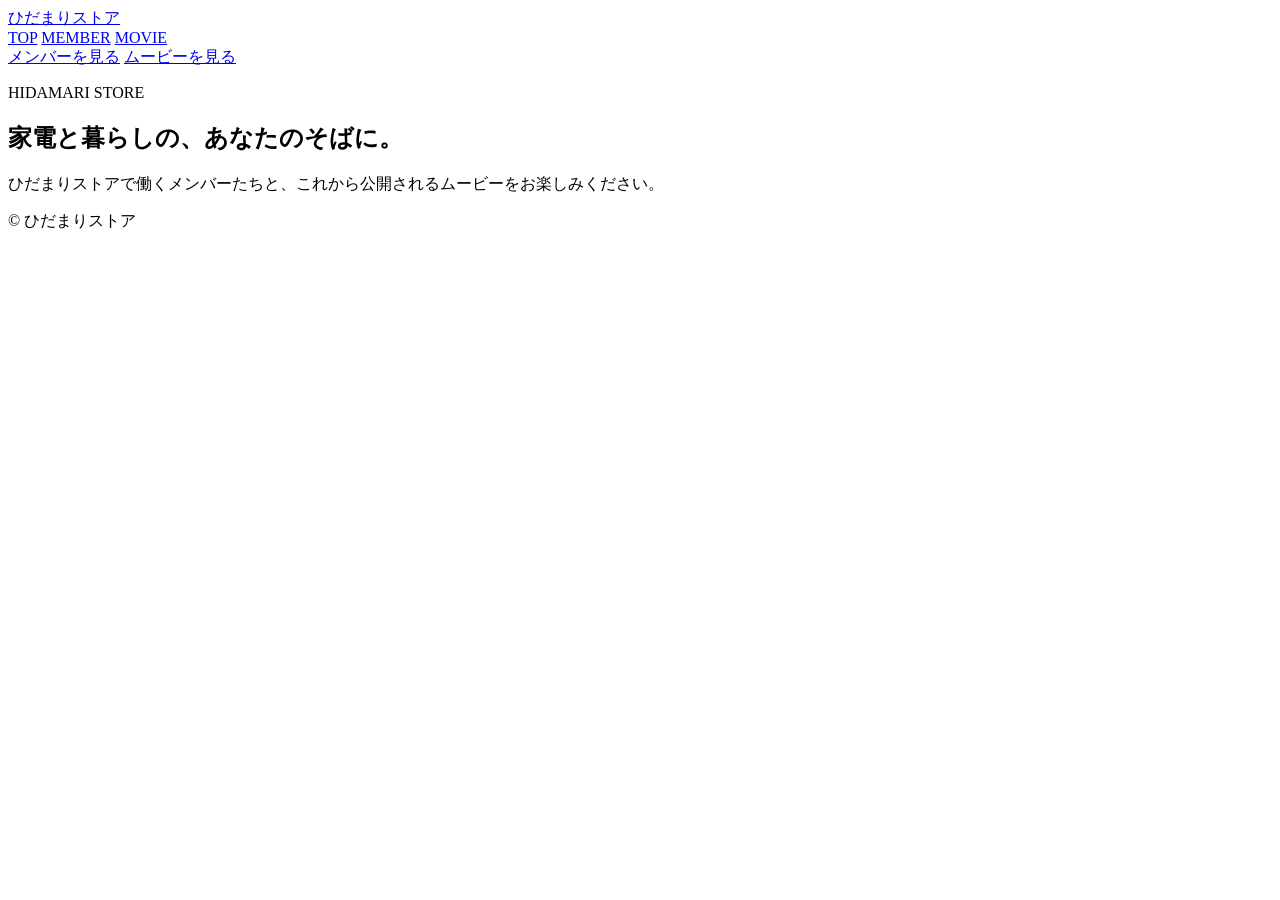
==== index.html @ d4e8c0ee "Add Phase 1 top page" ====
<!doctype html>
<html lang="ja">
<head>
  <meta charset="utf-8">
  <meta name="viewport" content="width=device-width,initial-scale=1">
  <title>ひだまりストア</title>
  <link rel="stylesheet" href="assets/css/style.css">
</head>
<body>
  <header class="site-header">
    <a class="brand" href="index.html">ひだまりストア</a>
    <nav class="nav">
      <a href="index.html">TOP</a>
      <a href="member/">MEMBER</a>
      <a href="movie/">MOVIE</a>
    </nav>
  </header>

  <main>
    <section class="hero" aria-label="ひだまりストア">
      <div class="hero-overlay">
        <div class="hero-actions">
          <a class="button primary" href="member/">メンバーを見る</a>
          <a class="button secondary" href="movie/">ムービーを見る</a>
        </div>
      </div>
    </section>

    <section class="intro section">
      <p class="eyebrow">HIDAMARI STORE</p>
      <h1>家電と暮らしの、あなたのそばに。</h1>
      <p>ひだまりストアで働くメンバーたちと、これから公開されるムービーをお楽しみください。</p>
    </section>
  </main>

  <footer class="site-footer">© ひだまりストア</footer>
</body>
</html>
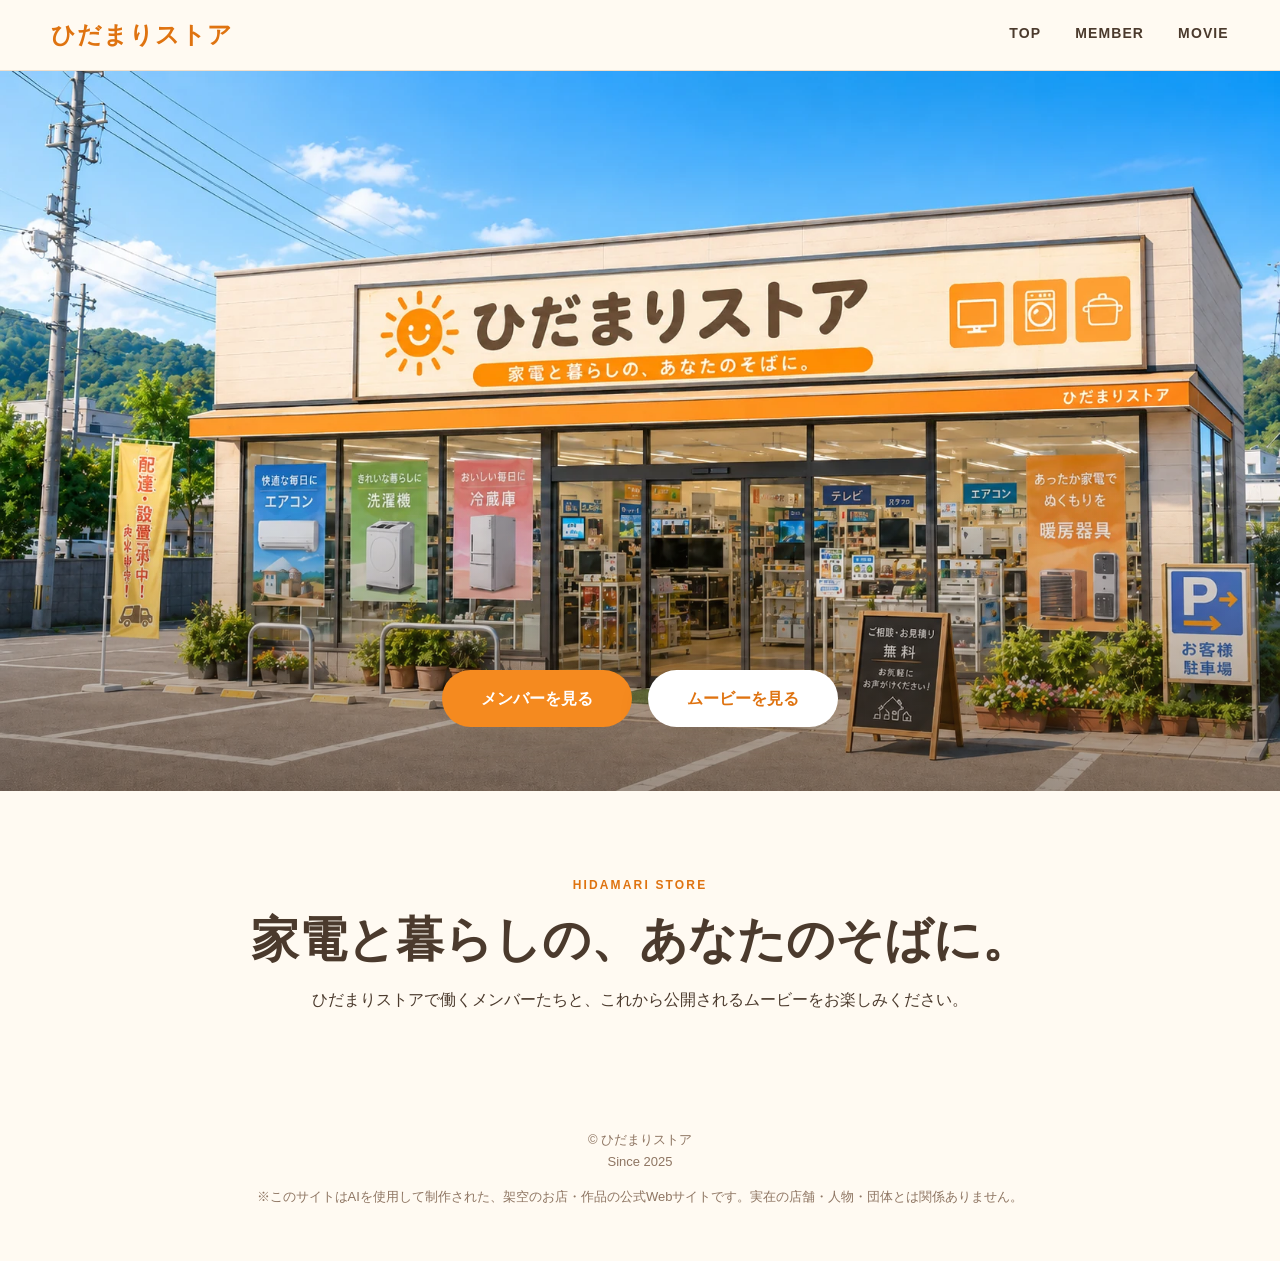
==== commit aa2b90fc: "Update footer with Since 2025 and AI fiction notice" ====
--- a/index.html
+++ b/index.html
@@ -33,6 +33,10 @@
     </section>
   </main>
 
-  <footer class="site-footer">© ひだまりストア</footer>
+  <footer class="site-footer">
+    <div>© ひだまりストア</div>
+    <div>Since 2025</div>
+    <p class="site-disclaimer">※このサイトはAIを使用して制作された、架空のお店・作品の公式Webサイトです。実在の店舗・人物・団体とは関係ありません。</p>
+  </footer>
 </body>
 </html>
--- a/assets/css/style.css
+++ b/assets/css/style.css
@@ -0,0 +1,4 @@
+:root{--orange:#f58a1f;--orange-deep:#df7310;--cream:#fffaf2;--ink:#4b3a2d;--line:#f0dfcc;--white:#fff;--shadow:0 14px 34px rgba(78,54,32,.12)}
+*{box-sizing:border-box}html{scroll-behavior:smooth}body{margin:0;font-family:"Noto Sans JP","Yu Gothic",Meiryo,sans-serif;color:var(--ink);background:var(--cream);line-height:1.7}a{color:inherit;text-decoration:none}.site-header{position:sticky;top:0;z-index:20;display:flex;align-items:center;justify-content:space-between;gap:24px;padding:14px clamp(18px,4vw,56px);background:rgba(255,250,242,.94);backdrop-filter:blur(12px);border-bottom:1px solid var(--line)}.brand{font-weight:900;letter-spacing:.04em;color:var(--orange-deep);font-size:clamp(18px,2vw,24px)}.nav{display:flex;gap:clamp(14px,3vw,34px);font-weight:800;font-size:14px;letter-spacing:.08em}.nav a{padding:8px 0;border-bottom:2px solid transparent}.nav a:hover,.nav a[aria-current="page"]{color:var(--orange-deep);border-color:var(--orange)}.hero{min-height:min(68vw,720px);background-image:url('../images/top_hero.webp'),linear-gradient(135deg,#ffd49a 0%,#ff9d37 45%,#f57f17 100%);background-position:center 47%,center;background-size:cover,cover;background-repeat:no-repeat;display:grid;align-items:end}.hero-overlay{min-height:inherit;display:grid;align-items:end;padding:clamp(26px,5vw,64px);background:linear-gradient(to top,rgba(55,34,14,.48),transparent 42%)}.hero-actions{display:flex;justify-content:center;gap:16px;flex-wrap:wrap}.button{display:inline-flex;align-items:center;justify-content:center;min-width:190px;padding:15px 28px;border-radius:999px;font-weight:900;box-shadow:var(--shadow);transition:.2s transform,.2s box-shadow}.button:hover{transform:translateY(-2px);box-shadow:0 18px 38px rgba(78,54,32,.2)}.button.primary{background:var(--orange);color:#fff}.button.secondary{background:#fff;color:var(--orange-deep)}.section{width:min(1120px,calc(100% - 36px));margin:0 auto;padding:72px 0}.intro{text-align:center}.eyebrow{font-weight:900;color:var(--orange-deep);letter-spacing:.18em;font-size:12px}.intro h1,.page-title{font-size:clamp(28px,5vw,48px);line-height:1.25;margin:.3em 0}.page-hero{text-align:center;padding:72px 18px 34px;background:linear-gradient(180deg,#fff 0%,var(--cream) 100%)}.page-hero p{margin:8px auto;max-width:720px}.member-grid{width:min(1180px,calc(100% - 32px));margin:0 auto;padding:24px 0 80px;display:grid;grid-template-columns:repeat(3,minmax(0,1fr));gap:22px}.member-card{position:relative;overflow:hidden;background:#fff;border:1px solid var(--line);border-radius:24px;box-shadow:var(--shadow);min-height:460px;display:flex;flex-direction:column}.member-image{height:360px;background:linear-gradient(180deg,#fff 0%,#fff7ed 100%);display:flex;align-items:flex-end;justify-content:center;overflow:hidden}.member-image img{max-width:100%;max-height:100%;object-fit:contain;display:block}.member-copy{padding:18px 20px 22px;border-top:4px solid var(--accent,var(--orange))}.member-copy h2{font-size:21px;margin:0 0 4px}.member-copy p{margin:0;color:#7d6757;font-size:14px}.member-card.coming-soon .member-image{position:relative;background:linear-gradient(180deg,#eefaf6 0%,#dcefe8 100%)}.member-card.coming-soon .member-image::before{content:"CHARCOAL";position:absolute;inset:auto 0 28px;text-align:center;color:#79a99c;font-weight:900;letter-spacing:.16em;font-size:13px}.member-card.coming-soon .member-image img{position:relative;z-index:1}.member-card.coming-soon::after{content:"COMING SOON";position:absolute;top:18px;right:-38px;width:150px;text-align:center;background:var(--orange);color:#fff;font-size:11px;font-weight:900;letter-spacing:.1em;transform:rotate(35deg);padding:7px}.movie-shell{width:min(980px,calc(100% - 36px));margin:0 auto;padding:30px 0 80px}.movie-block{background:#fff;border:1px solid var(--line);border-radius:24px;padding:34px;margin:20px 0;box-shadow:var(--shadow)}.movie-block h2{margin:0 0 8px}.placeholder{margin-top:20px;border:2px dashed #efc89f;border-radius:18px;min-height:180px;display:grid;place-items:center;color:#9d7653;background:#fffaf5;font-weight:800;letter-spacing:.08em}.site-footer{text-align:center;padding:28px 18px 40px;color:#8e7562;font-size:13px}
+@media(max-width:860px){.member-grid{grid-template-columns:repeat(2,minmax(0,1fr))}.member-card{min-height:390px}.member-image{height:300px}}
+@media(max-width:620px){.site-header{padding:12px 16px}.brand{font-size:17px}.nav{gap:12px;font-size:12px}.hero{min-height:76vh;background-position:center,center}.hero-overlay{padding:22px 16px}.hero-actions{display:grid;grid-template-columns:1fr 1fr;gap:10px}.button{min-width:0;padding:13px 14px;font-size:14px}.section{padding:54px 0}.member-grid{grid-template-columns:1fr;gap:18px;width:min(520px,calc(100% - 26px))}.member-card{min-height:auto}.member-image{height:390px}.page-hero{padding-top:52px}}
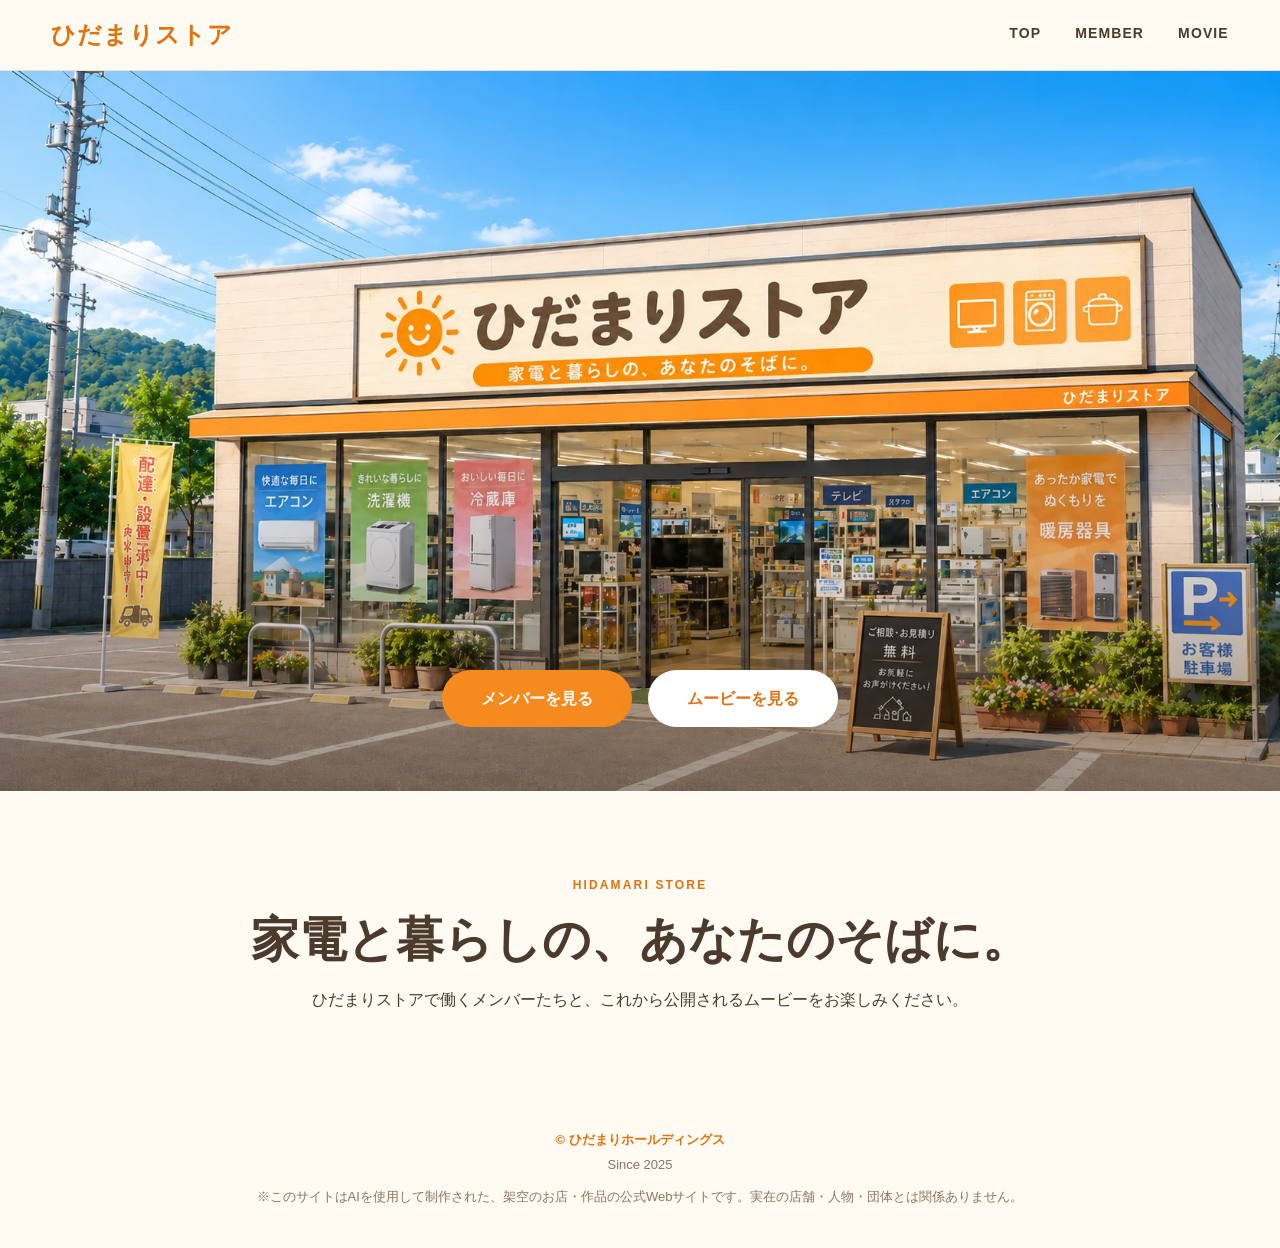
==== commit 2c0be4c0: "Link corporate footer to staff directory" ====
--- a/index.html
+++ b/index.html
@@ -34,8 +34,8 @@
   </main>
 
   <footer class="site-footer">
-    <div>© ひだまりストア</div>
-    <div>Since 2025</div>
+    <div><a class="corporate-link" href="staff/">© ひだまりホールディングス</a></div>
+    <div class="footer-sub">Since 2025</div>
     <p class="site-disclaimer">※このサイトはAIを使用して制作された、架空のお店・作品の公式Webサイトです。実在の店舗・人物・団体とは関係ありません。</p>
   </footer>
 </body>
--- a/assets/css/style.css
+++ b/assets/css/style.css
@@ -1,4 +1,4 @@
 :root{--orange:#f58a1f;--orange-deep:#df7310;--cream:#fffaf2;--ink:#4b3a2d;--line:#f0dfcc;--white:#fff;--shadow:0 14px 34px rgba(78,54,32,.12)}
-*{box-sizing:border-box}html{scroll-behavior:smooth}body{margin:0;font-family:"Noto Sans JP","Yu Gothic",Meiryo,sans-serif;color:var(--ink);background:var(--cream);line-height:1.7}a{color:inherit;text-decoration:none}.site-header{position:sticky;top:0;z-index:20;display:flex;align-items:center;justify-content:space-between;gap:24px;padding:14px clamp(18px,4vw,56px);background:rgba(255,250,242,.94);backdrop-filter:blur(12px);border-bottom:1px solid var(--line)}.brand{font-weight:900;letter-spacing:.04em;color:var(--orange-deep);font-size:clamp(18px,2vw,24px)}.nav{display:flex;gap:clamp(14px,3vw,34px);font-weight:800;font-size:14px;letter-spacing:.08em}.nav a{padding:8px 0;border-bottom:2px solid transparent}.nav a:hover,.nav a[aria-current="page"]{color:var(--orange-deep);border-color:var(--orange)}.hero{min-height:min(68vw,720px);background-image:url('../images/top_hero.webp'),linear-gradient(135deg,#ffd49a 0%,#ff9d37 45%,#f57f17 100%);background-position:center 47%,center;background-size:cover,cover;background-repeat:no-repeat;display:grid;align-items:end}.hero-overlay{min-height:inherit;display:grid;align-items:end;padding:clamp(26px,5vw,64px);background:linear-gradient(to top,rgba(55,34,14,.48),transparent 42%)}.hero-actions{display:flex;justify-content:center;gap:16px;flex-wrap:wrap}.button{display:inline-flex;align-items:center;justify-content:center;min-width:190px;padding:15px 28px;border-radius:999px;font-weight:900;box-shadow:var(--shadow);transition:.2s transform,.2s box-shadow}.button:hover{transform:translateY(-2px);box-shadow:0 18px 38px rgba(78,54,32,.2)}.button.primary{background:var(--orange);color:#fff}.button.secondary{background:#fff;color:var(--orange-deep)}.section{width:min(1120px,calc(100% - 36px));margin:0 auto;padding:72px 0}.intro{text-align:center}.eyebrow{font-weight:900;color:var(--orange-deep);letter-spacing:.18em;font-size:12px}.intro h1,.page-title{font-size:clamp(28px,5vw,48px);line-height:1.25;margin:.3em 0}.page-hero{text-align:center;padding:72px 18px 34px;background:linear-gradient(180deg,#fff 0%,var(--cream) 100%)}.page-hero p{margin:8px auto;max-width:720px}.member-grid{width:min(1180px,calc(100% - 32px));margin:0 auto;padding:24px 0 80px;display:grid;grid-template-columns:repeat(3,minmax(0,1fr));gap:22px}.member-card{position:relative;overflow:hidden;background:#fff;border:1px solid var(--line);border-radius:24px;box-shadow:var(--shadow);min-height:460px;display:flex;flex-direction:column}.member-image{height:360px;background:linear-gradient(180deg,#fff 0%,#fff7ed 100%);display:flex;align-items:flex-end;justify-content:center;overflow:hidden}.member-image img{max-width:100%;max-height:100%;object-fit:contain;display:block}.member-copy{padding:18px 20px 22px;border-top:4px solid var(--accent,var(--orange))}.member-copy h2{font-size:21px;margin:0 0 4px}.member-copy p{margin:0;color:#7d6757;font-size:14px}.member-card.coming-soon .member-image{position:relative;background:linear-gradient(180deg,#eefaf6 0%,#dcefe8 100%)}.member-card.coming-soon .member-image::before{content:"CHARCOAL";position:absolute;inset:auto 0 28px;text-align:center;color:#79a99c;font-weight:900;letter-spacing:.16em;font-size:13px}.member-card.coming-soon .member-image img{position:relative;z-index:1}.member-card.coming-soon::after{content:"COMING SOON";position:absolute;top:18px;right:-38px;width:150px;text-align:center;background:var(--orange);color:#fff;font-size:11px;font-weight:900;letter-spacing:.1em;transform:rotate(35deg);padding:7px}.movie-shell{width:min(980px,calc(100% - 36px));margin:0 auto;padding:30px 0 80px}.movie-block{background:#fff;border:1px solid var(--line);border-radius:24px;padding:34px;margin:20px 0;box-shadow:var(--shadow)}.movie-block h2{margin:0 0 8px}.placeholder{margin-top:20px;border:2px dashed #efc89f;border-radius:18px;min-height:180px;display:grid;place-items:center;color:#9d7653;background:#fffaf5;font-weight:800;letter-spacing:.08em}.site-footer{text-align:center;padding:28px 18px 40px;color:#8e7562;font-size:13px}
-@media(max-width:860px){.member-grid{grid-template-columns:repeat(2,minmax(0,1fr))}.member-card{min-height:390px}.member-image{height:300px}}
-@media(max-width:620px){.site-header{padding:12px 16px}.brand{font-size:17px}.nav{gap:12px;font-size:12px}.hero{min-height:76vh;background-position:center,center}.hero-overlay{padding:22px 16px}.hero-actions{display:grid;grid-template-columns:1fr 1fr;gap:10px}.button{min-width:0;padding:13px 14px;font-size:14px}.section{padding:54px 0}.member-grid{grid-template-columns:1fr;gap:18px;width:min(520px,calc(100% - 26px))}.member-card{min-height:auto}.member-image{height:390px}.page-hero{padding-top:52px}}
+*{box-sizing:border-box}html{scroll-behavior:smooth}body{margin:0;font-family:"Noto Sans JP","Yu Gothic",Meiryo,sans-serif;color:var(--ink);background:var(--cream);line-height:1.7}a{color:inherit;text-decoration:none}.site-header{position:sticky;top:0;z-index:20;display:flex;align-items:center;justify-content:space-between;gap:24px;padding:14px clamp(18px,4vw,56px);background:rgba(255,250,242,.94);backdrop-filter:blur(12px);border-bottom:1px solid var(--line)}.brand{font-weight:900;letter-spacing:.04em;color:var(--orange-deep);font-size:clamp(18px,2vw,24px)}.nav{display:flex;gap:clamp(14px,3vw,34px);font-weight:800;font-size:14px;letter-spacing:.08em}.nav a{padding:8px 0;border-bottom:2px solid transparent}.nav a:hover,.nav a[aria-current="page"]{color:var(--orange-deep);border-color:var(--orange)}.hero{min-height:min(68vw,720px);background-image:url('../images/top_hero.webp'),linear-gradient(135deg,#ffd49a 0%,#ff9d37 45%,#f57f17 100%);background-position:center 47%,center;background-size:cover,cover;background-repeat:no-repeat;display:grid;align-items:end}.hero-overlay{min-height:inherit;display:grid;align-items:end;padding:clamp(26px,5vw,64px);background:linear-gradient(to top,rgba(55,34,14,.48),transparent 42%)}.hero-actions{display:flex;justify-content:center;gap:16px;flex-wrap:wrap}.button{display:inline-flex;align-items:center;justify-content:center;min-width:190px;padding:15px 28px;border-radius:999px;font-weight:900;box-shadow:var(--shadow);transition:.2s transform,.2s box-shadow}.button:hover{transform:translateY(-2px);box-shadow:0 18px 38px rgba(78,54,32,.2)}.button.primary{background:var(--orange);color:#fff}.button.secondary{background:#fff;color:var(--orange-deep)}.section{width:min(1120px,calc(100% - 36px));margin:0 auto;padding:72px 0}.intro{text-align:center}.eyebrow{font-weight:900;color:var(--orange-deep);letter-spacing:.18em;font-size:12px}.intro h1,.page-title{font-size:clamp(28px,5vw,48px);line-height:1.25;margin:.3em 0}.page-hero{text-align:center;padding:72px 18px 34px;background:linear-gradient(180deg,#fff 0%,var(--cream) 100%)}.page-hero p{margin:8px auto;max-width:720px}.member-grid{width:min(1180px,calc(100% - 32px));margin:0 auto;padding:24px 0 80px;display:grid;grid-template-columns:repeat(3,minmax(0,1fr));gap:22px}.member-card{position:relative;overflow:hidden;background:#fff;border:1px solid var(--line);border-radius:24px;box-shadow:var(--shadow);min-height:460px;display:flex;flex-direction:column}.member-image{height:360px;background:linear-gradient(180deg,#fff 0%,#fff7ed 100%);display:flex;align-items:flex-end;justify-content:center;overflow:hidden}.member-image img{max-width:100%;max-height:100%;object-fit:contain;display:block}.member-copy{padding:18px 20px 22px;border-top:4px solid var(--accent,var(--orange))}.member-copy h2{font-size:21px;margin:0 0 4px}.member-copy p{margin:0;color:#7d6757;font-size:14px}.member-card.coming-soon .member-image{position:relative;background:linear-gradient(180deg,#eefaf6 0%,#dcefe8 100%)}.member-card.coming-soon .member-image::before{content:"CHARCOAL";position:absolute;inset:auto 0 28px;text-align:center;color:#79a99c;font-weight:900;letter-spacing:.16em;font-size:13px}.member-card.coming-soon .member-image img{position:relative;z-index:1}.member-card.coming-soon::after{content:"COMING SOON";position:absolute;top:18px;right:-38px;width:150px;text-align:center;background:var(--orange);color:#fff;font-size:11px;font-weight:900;letter-spacing:.1em;transform:rotate(35deg);padding:7px}.movie-shell{width:min(980px,calc(100% - 36px));margin:0 auto;padding:30px 0 80px}.movie-block{background:#fff;border:1px solid var(--line);border-radius:24px;padding:34px;margin:20px 0;box-shadow:var(--shadow)}.movie-block h2{margin:0 0 8px}.placeholder{margin-top:20px;border:2px dashed #efc89f;border-radius:18px;min-height:180px;display:grid;place-items:center;color:#9d7653;background:#fffaf5;font-weight:800;letter-spacing:.08em}.staff-grid{width:min(1180px,calc(100% - 32px));margin:0 auto;padding:28px 0 80px;display:grid;grid-template-columns:repeat(3,minmax(0,1fr));gap:20px}.staff-card{background:#fff;border:1px solid var(--line);border-radius:22px;padding:24px;box-shadow:var(--shadow);border-top:5px solid var(--staff-accent,var(--orange))}.staff-id{font-size:11px;font-weight:900;letter-spacing:.16em;color:#a58a74}.staff-card h2{margin:5px 0 2px;font-size:22px}.staff-role{margin:0 0 14px;font-size:13px;font-weight:900;color:var(--orange-deep)}.staff-desc{margin:0;color:#715e50;font-size:14px}.staff-note{margin-top:14px;font-size:12px;color:#aa8f7a}.site-footer{text-align:center;padding:28px 18px 40px;color:#8e7562;font-size:13px}.site-footer a.corporate-link{font-weight:900;color:var(--orange-deep);border-bottom:1px solid transparent}.site-footer a.corporate-link:hover{border-color:var(--orange-deep)}.site-disclaimer{max-width:820px;margin:10px auto 0}.footer-sub{margin-top:3px}
+@media(max-width:860px){.member-grid,.staff-grid{grid-template-columns:repeat(2,minmax(0,1fr))}.member-card{min-height:390px}.member-image{height:300px}}
+@media(max-width:620px){.site-header{padding:12px 16px}.brand{font-size:17px}.nav{gap:12px;font-size:12px}.hero{min-height:76vh;background-position:center,center}.hero-overlay{padding:22px 16px}.hero-actions{display:grid;grid-template-columns:1fr 1fr;gap:10px}.button{min-width:0;padding:13px 14px;font-size:14px}.section{padding:54px 0}.member-grid,.staff-grid{grid-template-columns:1fr;gap:18px;width:min(520px,calc(100% - 26px))}.member-card{min-height:auto}.member-image{height:390px}.page-hero{padding-top:52px}}
